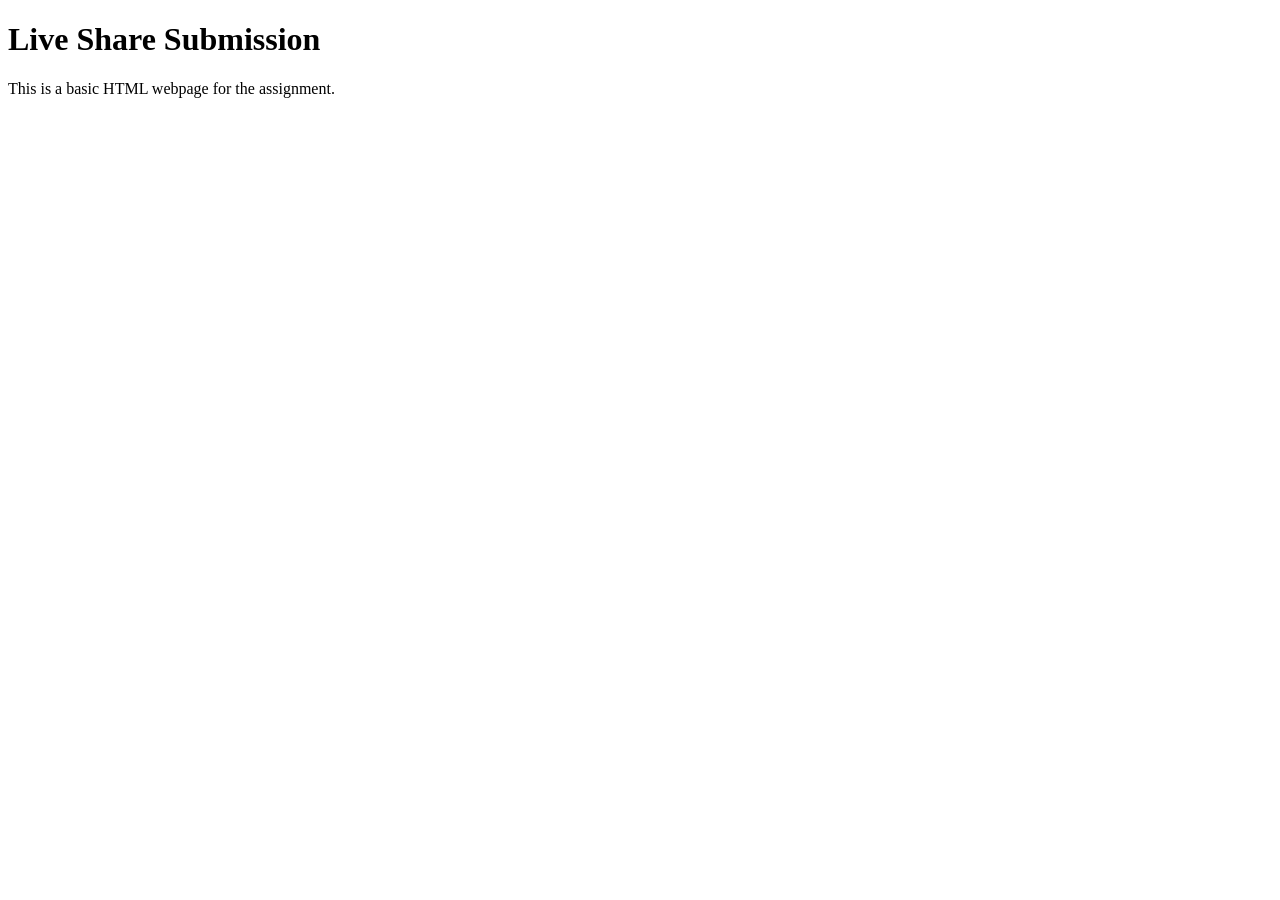
==== index.html @ c09e971a "Add files via upload" ====
<!DOCTYPE html>
<html lang="en">
<head>
<meta charset="UTF-8">
<meta name="viewport" content="width=device-width, initial-scale=1.0">
<title>Live Share Assignment</title>
</head>
<body>
<h1>Live Share Submission</h1>
<p>This is a basic HTML webpage for the assignment.</p>
</body>
</html>
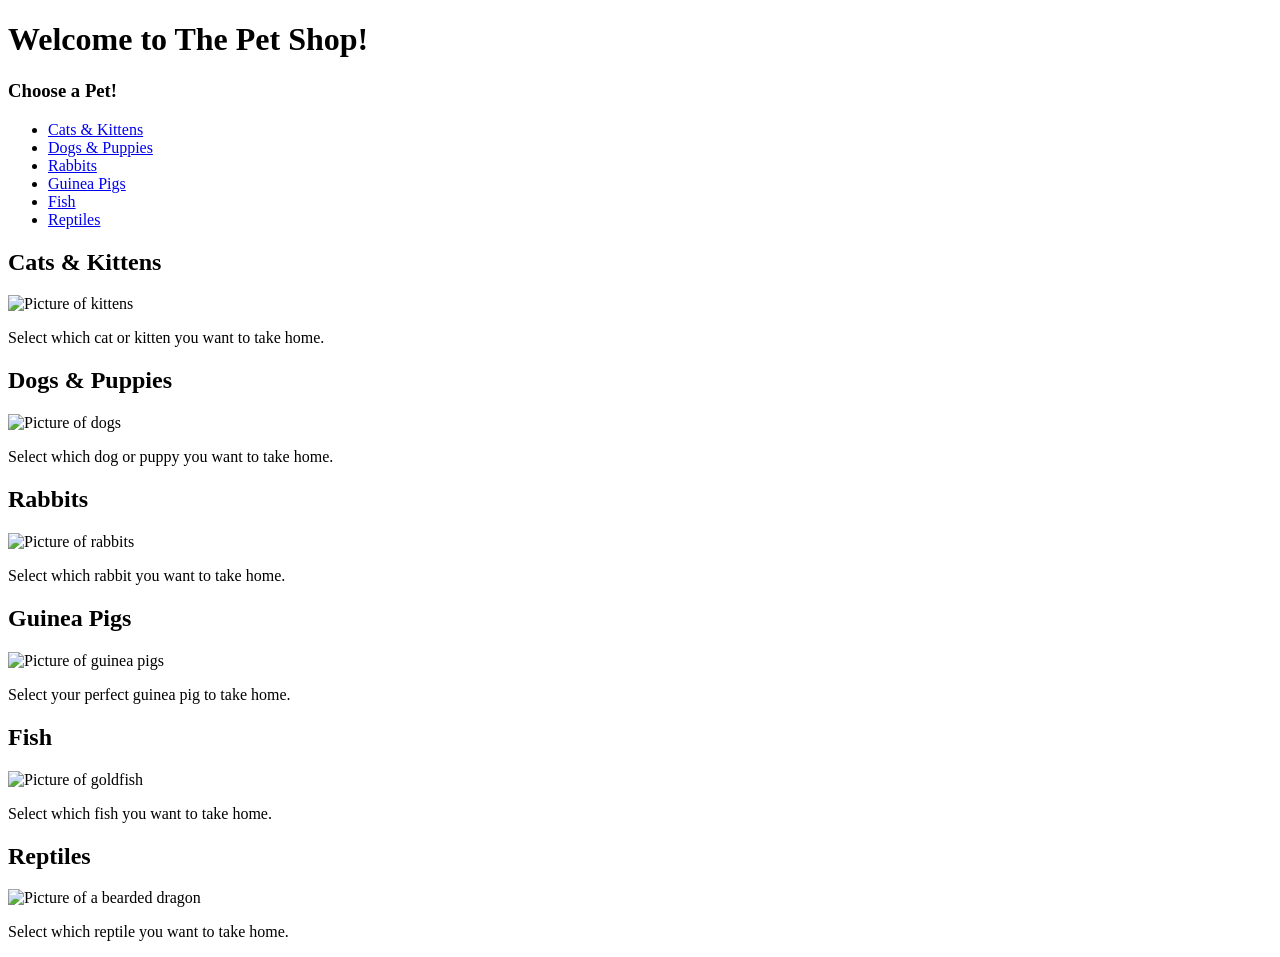
==== commit 63fc8f34: "Update webpage title and content for The Pet Shop" ====
--- a/index.html
+++ b/index.html
@@ -2,11 +2,45 @@
 <html lang="en">
 <head>
 <meta charset="UTF-8">
-<meta name="viewport" content="width=device-width, initial-scale=1.0">
-<title>Live Share Assignment</title>
+<title>The Pet Shop</title>
+<link rel="stylesheet" href="css/style1.css">
 </head>
 <body>
-<h1>Live Share Submission</h1>
-<p>This is a basic HTML webpage for the assignment.</p>
+<h1>Welcome to The Pet Shop!</h1>
+<h3>Choose a Pet!</h3>
+<ul>
+<li><a href="#cats">Cats & Kittens</a></li>
+<li><a href="#dogs">Dogs & Puppies</a></li>
+<li><a href="#rabbits">Rabbits</a></li>
+<li><a href="#guinea-pigs">Guinea Pigs</a></li>
+<li><a href="#fish">Fish</a></li>
+<li><a href="#reptiles">Reptiles</a></li>
+</ul>
+
+<h2 id="cats">Cats & Kittens</h2>
+<img src="https://unsplash.com" alt="Picture of kittens" width="300">
+<p>Select which cat or kitten you want to take home.</p>
+
+<h2 id="dogs">Dogs & Puppies</h2>
+<img src="https://unsplash.com" alt="Picture of dogs" width="300">
+<p>Select which dog or puppy you want to take home.</p>
+
+<h2 id="rabbits">Rabbits</h2>
+<img src="https://unsplash.com" alt="Picture of rabbits" width="300">
+<p>Select which rabbit you want to take home.</p>
+
+<h2 id="guinea-pigs">Guinea Pigs</h2>
+<img src="https://unsplash.com" alt="Picture of guinea pigs" width="300">
+<p>Select your perfect guinea pig to take home.</p>
+
+<h2 id="fish">Fish</h2>
+<img src="https://unsplash.com" alt="Picture of goldfish" width="300">
+<p>Select which fish you want to take home.</p>
+
+<h2 id="reptiles">Reptiles</h2>
+<img src="https://unsplash.com" alt="Picture of a bearded dragon" width="300">
+<p>Select which reptile you want to take home.</p>
+
 </body>
-</html>+</html>
+
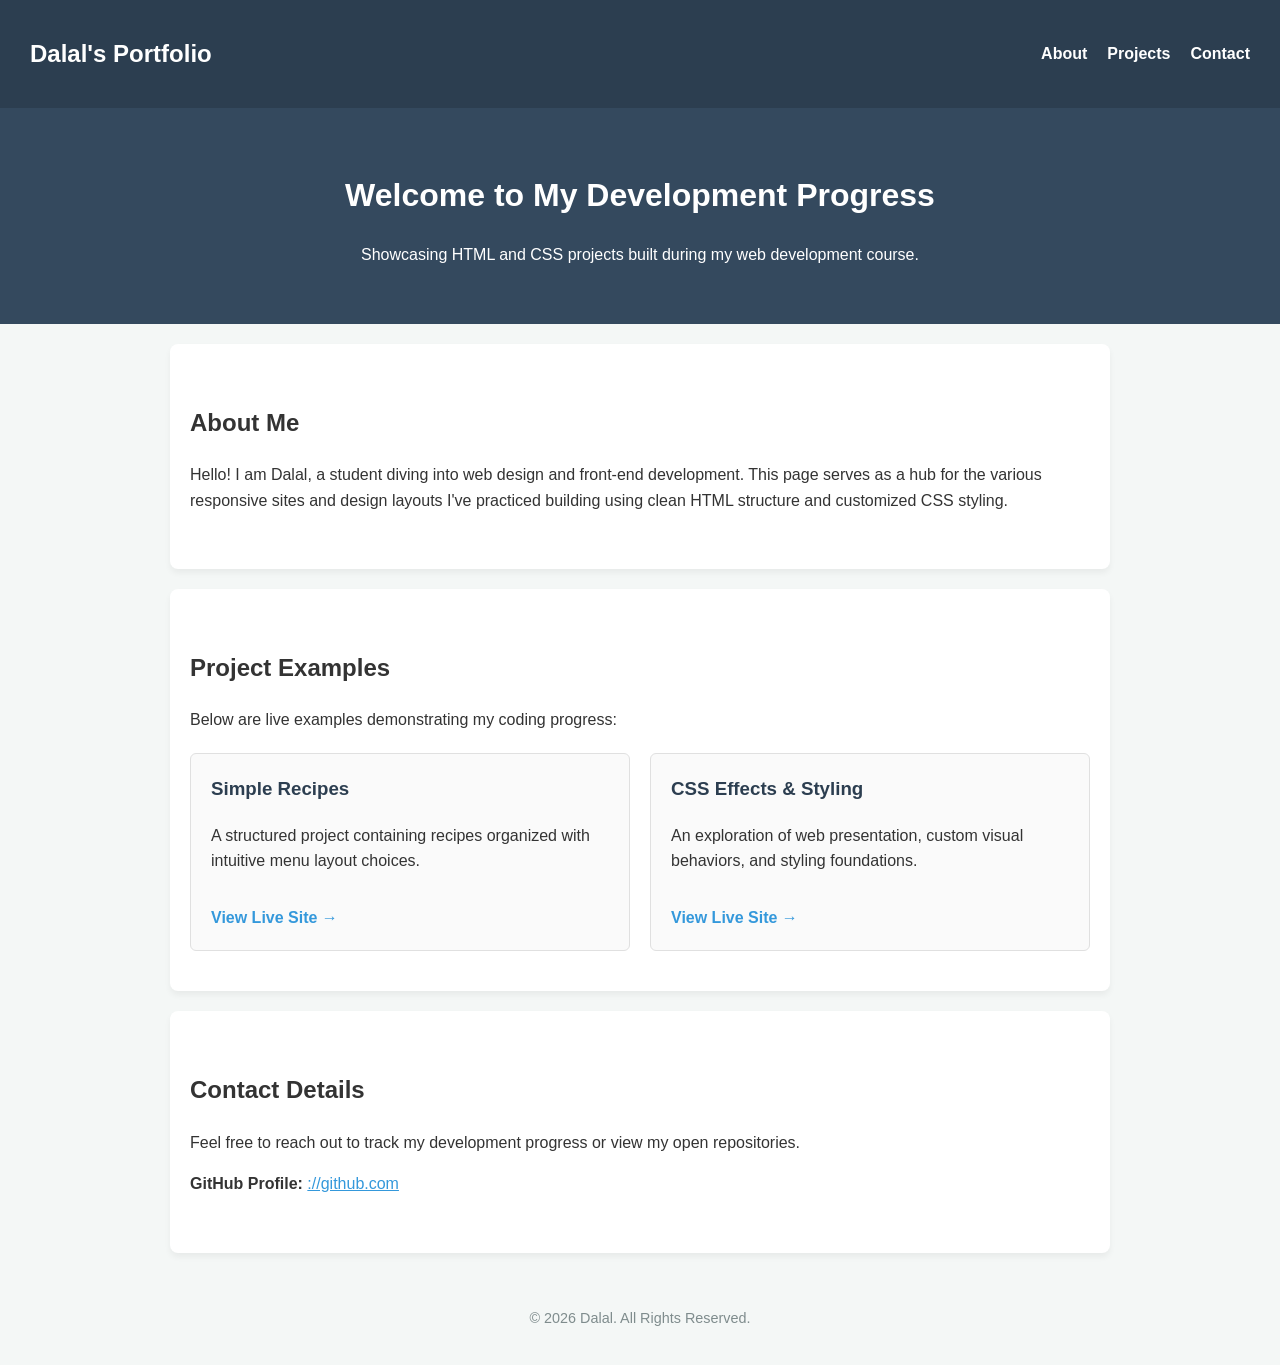
==== commit 12714b99: "Update index.html" ====
--- a/index.html
+++ b/index.html
@@ -2,44 +2,70 @@
 <html lang="en">
 <head>
 <meta charset="UTF-8">
-<title>The Pet Shop</title>
-<link rel="stylesheet" href="css/style1.css">
+<meta name="viewport" content="width=device-width, initial-scale=1.0">
+<title>Dalal's Web Development Portfolio</title>
+<style>
+body { font-family: Arial, sans-serif; margin: 0; padding: 0; line-height: 1.6; background-color: #f4f7f6; color: #333; }
+nav { background-color: #2c3e50; color: white; display: flex; justify-content: space-between; padding: 15px 30px; align-items: center; }
+nav ul { list-style: none; margin: 0; padding: 0; display: flex; }
+nav ul li { margin-left: 20px; }
+nav ul li a { color: white; text-decoration: none; font-weight: bold; }
+header { background: #34495e; color: white; text-align: center; padding: 40px 20px; }
+section { padding: 40px 20px; max-width: 900px; margin: 20px auto; background: white; border-radius: 8px; box-shadow: 0 4px 6px rgba(0,0,0,0.05); }
+.project-grid { display: flex; flex-wrap: wrap; gap: 20px; margin-top: 20px; }
+.project-card { border: 1px solid #e0e0e0; padding: 20px; border-radius: 6px; flex: 1; min-width: 250px; background: #fafafa; }
+.project-card h3 { margin-top: 0; color: #2c3e50; }
+.project-card a { display: inline-block; margin-top: 15px; color: #3498db; text-decoration: none; font-weight: bold; }
+footer { text-align: center; padding: 20px; color: #7f8c8d; font-size: 0.9em; }
+</style>
 </head>
 <body>
-<h1>Welcome to The Pet Shop!</h1>
-<h3>Choose a Pet!</h3>
+
+<nav>
+<div class="logo"><h2>Dalal's Portfolio</h2></div>
 <ul>
-<li><a href="#cats">Cats & Kittens</a></li>
-<li><a href="#dogs">Dogs & Puppies</a></li>
-<li><a href="#rabbits">Rabbits</a></li>
-<li><a href="#guinea-pigs">Guinea Pigs</a></li>
-<li><a href="#fish">Fish</a></li>
-<li><a href="#reptiles">Reptiles</a></li>
+<li><a href="#about">About</a></li>
+<li><a href="#projects">Projects</a></li>
+<li><a href="#contact">Contact</a></li>
 </ul>
+</nav>
 
-<h2 id="cats">Cats & Kittens</h2>
-<img src="https://unsplash.com" alt="Picture of kittens" width="300">
-<p>Select which cat or kitten you want to take home.</p>
+<header>
+<h1>Welcome to My Development Progress</h1>
+<p>Showcasing HTML and CSS projects built during my web development course.</p>
+</header>
 
-<h2 id="dogs">Dogs & Puppies</h2>
-<img src="https://unsplash.com" alt="Picture of dogs" width="300">
-<p>Select which dog or puppy you want to take home.</p>
+<section id="about">
+<h2>About Me</h2>
+<p>Hello! I am Dalal, a student diving into web design and front-end development. This page serves as a hub for the various responsive sites and design layouts I've practiced building using clean HTML structure and customized CSS styling.</p>
+</section>
 
-<h2 id="rabbits">Rabbits</h2>
-<img src="https://unsplash.com" alt="Picture of rabbits" width="300">
-<p>Select which rabbit you want to take home.</p>
+<section id="projects">
+<h2>Project Examples</h2>
+<p>Below are live examples demonstrating my coding progress:</p>
+<div class="project-grid">
+<div class="project-card">
+<h3>Simple Recipes</h3>
+<p>A structured project containing recipes organized with intuitive menu layout choices.</p>
+<a href="./Simple-Recipes/index.html" target="_blank">View Live Site →</a>
+</div>
+<div class="project-card">
+<h3>CSS Effects & Styling</h3>
+<p>An exploration of web presentation, custom visual behaviors, and styling foundations.</p>
+<a href="./Creating-CSS-Effects/index.html" target="_blank">View Live Site →</a>
+</div>
+</div>
+</section>
 
-<h2 id="guinea-pigs">Guinea Pigs</h2>
-<img src="https://unsplash.com" alt="Picture of guinea pigs" width="300">
-<p>Select your perfect guinea pig to take home.</p>
+<section id="contact">
+<h2>Contact Details</h2>
+<p>Feel free to reach out to track my development progress or view my open repositories.</p>
+<p><strong>GitHub Profile:</strong> <a href="https://github.com" style="color:#3498db;">://github.com</a></p>
+</section>
 
-<h2 id="fish">Fish</h2>
-<img src="https://unsplash.com" alt="Picture of goldfish" width="300">
-<p>Select which fish you want to take home.</p>
-
-<h2 id="reptiles">Reptiles</h2>
-<img src="https://unsplash.com" alt="Picture of a bearded dragon" width="300">
-<p>Select which reptile you want to take home.</p>
+<footer>
+<p>&copy; 2026 Dalal. All Rights Reserved.</p>
+</footer>
 
 </body>
 </html>
